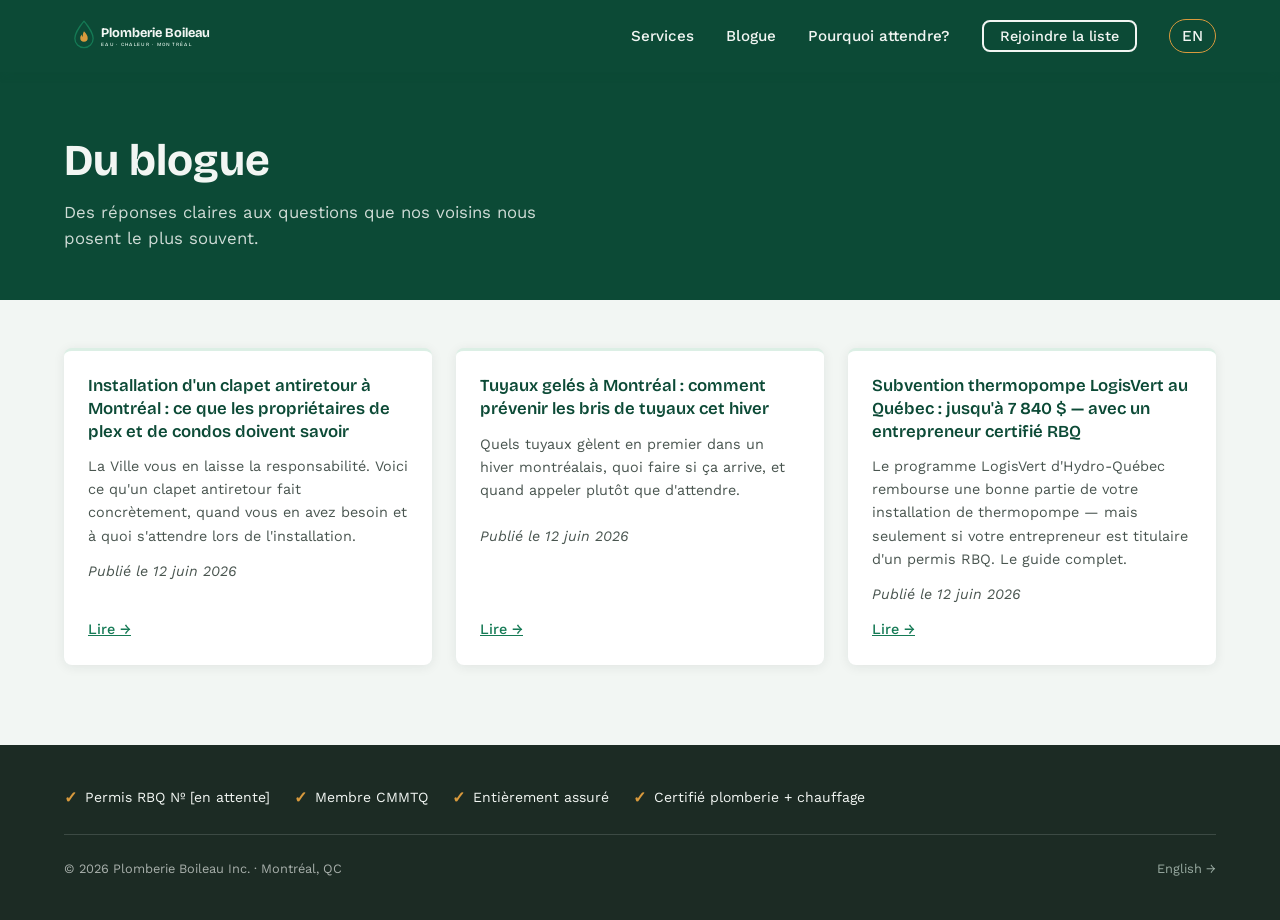
==== blogue/index.html @ dad961ad "Initial brand site build — FR/EN bilingual, blog, SEO foundation Complete first build of the Plomber" ====
<!DOCTYPE html>
<html lang="fr">
<head>
  <meta charset="UTF-8">
  <meta name="viewport" content="width=device-width, initial-scale=1.0">
  <title>Blogue plomberie et chauffage | Plomberie Boileau Montréal</title>
  <meta name="description" content="Réponses claires aux questions sur la plomberie et le chauffage à Montréal. Clapets antiretour, tuyaux gelés, thermopompes LogisVert — par un voisin certifié.">
  <link rel="canonical" href="https://plomberieboileau.ca/blogue/">

  <!-- Open Graph -->
  <meta property="og:title" content="Blogue plomberie et chauffage | Plomberie Boileau Montréal">
  <meta property="og:description" content="Réponses claires aux questions sur la plomberie et le chauffage à Montréal. Clapets antiretour, tuyaux gelés, thermopompes LogisVert — par un voisin certifié.">
  <meta property="og:locale" content="fr_CA">
  <meta property="og:type" content="website">
  <meta property="og:url" content="https://plomberieboileau.ca/blogue/">

  <!-- hreflang -->
  <link rel="alternate" hreflang="fr" href="https://plomberieboileau.ca/blogue/">
  <link rel="alternate" hreflang="en" href="https://plomberieboileau.ca/en/blog/">

  <!-- Fonts -->
  <link rel="preconnect" href="https://fonts.googleapis.com">
  <link rel="preconnect" href="https://fonts.gstatic.com" crossorigin>

  <link rel="stylesheet" href="../css/main.css">

  <!-- JSON-LD LocalBusiness -->
  <script type="application/ld+json">
  {
    "@context": "https://schema.org",
    "@type": "Plumber",
    "name": "Plomberie Boileau Inc.",
    "description": "Plombier et spécialiste en chauffage et climatisation à Montréal, titulaire d'un permis RBQ et membre de la CMMTQ. Nous desservons les propriétaires de plex, de condos et les gestionnaires d'immeuble à Montréal.",
    "url": "https://plomberieboileau.ca",
    "telephone": "[placeholder]",
    "email": "[placeholder]",
    "address": {
      "@type": "PostalAddress",
      "addressLocality": "Montréal",
      "addressRegion": "QC",
      "addressCountry": "CA"
    },
    "areaServed": {"@type": "City", "name": "Montréal"},
    "hasCredential": ["Permis RBQ [en attente]", "Membre CMMTQ"],
    "knowsAbout": ["Plumbing", "HVAC", "Heat Pumps", "Backwater Valves", "Water Heaters", "LogisVert Rebates"]
  }
  </script>
</head>
<body>

<!-- ============================================================
     NAVIGATION
     ============================================================ -->
<nav class="site-nav" role="navigation" aria-label="Navigation principale">
  <div class="nav-inner container">

    <a href="/" class="nav-logo" aria-label="Plomberie Boileau — accueil">
      <svg xmlns="http://www.w3.org/2000/svg" viewBox="0 0 640 140" height="40" role="img" aria-labelledby="nav-logo-title-blogue">
        <title id="nav-logo-title-blogue">Plomberie Boileau — logo horizontal</title>
        <style>
          .wm { font-family:'Bricolage Grotesque','Avenir Next','Helvetica Neue',Arial,sans-serif; }
        </style>
        <g>
          <path d="M70 18 C70 18 38 55 38 79 a32 32 0 0 0 64 0 C102 55 70 18 70 18 Z"
                fill="none" stroke="#157A55" stroke-width="4.5" stroke-linejoin="round"/>
          <path d="M70 53 c8 9 13 15 13 24 a13 13 0 0 1 -26 0 c0 -6 3 -9 6 -12 c-1 4 1 7 3 8 c-1.5 -7 1 -14 4 -20 Z"
                fill="#D99A3D"/>
        </g>
        <text x="128" y="72" class="wm" font-weight="700" font-size="46" fill="#F2F6F3">Plomberie Boileau</text>
        <text x="130" y="104" class="wm" font-weight="500" font-size="17" letter-spacing="4.5" fill="#DCEFE5">EAU · CHALEUR · MONTRÉAL</text>
      </svg>
    </a>

    <button class="hamburger" aria-label="Ouvrir le menu" aria-expanded="false">
      <span></span><span></span><span></span>
    </button>

    <ul class="nav-links" role="list">
      <li><a href="/#services">Services</a></li>
      <li><a href="/blogue/" aria-current="page">Blogue</a></li>
      <li><a href="/#why-wait">Pourquoi attendre?</a></li>
      <li><a href="/#waitlist" class="btn-outline" style="padding:0.4rem 1rem;font-size:0.9rem;">Rejoindre la liste</a></li>
      <li><a href="/en/blog/" id="lang-en" class="lang-toggle" aria-label="Switch to English">EN</a></li>
    </ul>

  </div>
</nav>

<!-- ============================================================
     EN-TÊTE DU BLOGUE
     ============================================================ -->
<header class="blog-hub-header" aria-labelledby="blog-hub-title">
  <div class="container">
    <h1 id="blog-hub-title">Du blogue</h1>
    <p>Des réponses claires aux questions que nos voisins nous posent le plus souvent.</p>
  </div>
</header>

<!-- ============================================================
     LISTE DES ARTICLES
     ============================================================ -->
<main class="blog-hub-listing" id="main-content">
  <div class="container">

    <div class="blog-grid">

      <article class="blog-card reveal">
        <h3><a href="./clapet-antiretour-refoulement-egout-montreal.html">Installation d'un clapet antiretour à Montréal : ce que les propriétaires de plex et de condos doivent savoir</a></h3>
        <p>La Ville vous en laisse la responsabilité. Voici ce qu'un clapet antiretour fait concrètement, quand vous en avez besoin et à quoi s'attendre lors de l'installation.</p>
        <p class="blog-card-meta">Publié le 12 juin 2026</p>
        <a href="./clapet-antiretour-refoulement-egout-montreal.html" style="color:var(--spruce);font-weight:500;font-size:0.9rem;">Lire &#8594;</a>
      </article>

      <article class="blog-card reveal">
        <h3><a href="./tuyaux-geles-hiver-montreal.html">Tuyaux gelés à Montréal : comment prévenir les bris de tuyaux cet hiver</a></h3>
        <p>Quels tuyaux gèlent en premier dans un hiver montréalais, quoi faire si ça arrive, et quand appeler plutôt que d'attendre.</p>
        <p class="blog-card-meta">Publié le 12 juin 2026</p>
        <a href="./tuyaux-geles-hiver-montreal.html" style="color:var(--spruce);font-weight:500;font-size:0.9rem;">Lire &#8594;</a>
      </article>

      <article class="blog-card reveal">
        <h3><a href="./rabais-thermopompe-logisvert-quebec.html">Subvention thermopompe LogisVert au Québec : jusqu'à 7 840 $ — avec un entrepreneur certifié RBQ</a></h3>
        <p>Le programme LogisVert d'Hydro-Québec rembourse une bonne partie de votre installation de thermopompe — mais seulement si votre entrepreneur est titulaire d'un permis RBQ. Le guide complet.</p>
        <p class="blog-card-meta">Publié le 12 juin 2026</p>
        <a href="./rabais-thermopompe-logisvert-quebec.html" style="color:var(--spruce);font-weight:500;font-size:0.9rem;">Lire &#8594;</a>
      </article>

    </div>

  </div>
</main>

<!-- ============================================================
     PIED DE PAGE
     ============================================================ -->
<footer role="contentinfo">
  <div class="container">

    <div class="trust-bar" role="list" aria-label="Signaux de confiance">
      <span class="trust-item" role="listitem">Permis RBQ &#8470;&nbsp;[en attente]</span>
      <span class="trust-item" role="listitem">Membre CMMTQ</span>
      <span class="trust-item" role="listitem">Entièrement assuré</span>
      <span class="trust-item" role="listitem">Certifié plomberie + chauffage</span>
    </div>

    <div class="footer-bottom">
      <span>&#169; 2026 Plomberie Boileau Inc. &middot; Montr&eacute;al, QC</span>
      <a href="/en/blog/" id="lang-en-footer" aria-label="English version">English &#8594;</a>
    </div>

  </div>
</footer>

<script src="../js/main.js"></script>
</body>
</html>
---- css/main.css ----
@import url('https://fonts.googleapis.com/css2?family=Bricolage+Grotesque:wght@600;700&family=Work+Sans:wght@400;500&family=Fraunces:ital@1&display=swap');

/* ============================================================
   CUSTOM PROPERTIES
   ============================================================ */
:root {
  --spruce:      #157A55;
  --deep-spruce: #0C4A36;
  --brass:       #D99A3D;
  --ice:         #F2F6F3;
  --mint:        #DCEFE5;
  --ink:         #1C2B24;
  --font-display: 'Bricolage Grotesque', sans-serif;
  --font-body:    'Work Sans', sans-serif;
  --font-tagline: 'Fraunces', serif;
  --max-w:   1200px;
  --radius:  8px;
  --shadow:  0 2px 12px rgba(28, 43, 36, 0.08);
}

/* ============================================================
   GLOBAL RESET
   ============================================================ */
*,
*::before,
*::after {
  box-sizing: border-box;
  margin: 0;
  padding: 0;
}

html {
  scroll-behavior: smooth;
}

body {
  font-family: var(--font-body);
  color: var(--ink);
  background: var(--ice);
  line-height: 1.6;
  -webkit-font-smoothing: antialiased;
}

img,
svg {
  display: block;
  max-width: 100%;
}

a {
  color: inherit;
}

/* ============================================================
   CONTAINER
   ============================================================ */
.container {
  max-width: var(--max-w);
  margin: 0 auto;
  padding: 0 1.5rem;
}

/* ============================================================
   NAVIGATION
   ============================================================ */
.site-nav {
  position: sticky;
  top: 0;
  background: var(--deep-spruce);
  z-index: 100;
  padding: 1rem 0;
  box-shadow: 0 2px 8px rgba(12, 74, 54, 0.25);
}

.nav-inner {
  display: flex;
  align-items: center;
  justify-content: space-between;
  gap: 1rem;
}

.nav-logo {
  display: flex;
  align-items: center;
  flex-shrink: 0;
  text-decoration: none;
}

.nav-logo svg {
  height: 40px;
  width: auto;
}

.nav-links {
  display: flex;
  align-items: center;
  gap: 2rem;
  list-style: none;
}

.nav-links a {
  color: var(--ice);
  text-decoration: none;
  font-family: var(--font-body);
  font-weight: 500;
  font-size: 0.95rem;
  transition: color 0.2s;
}

.nav-links a:hover,
.nav-links a:focus-visible {
  color: var(--brass);
}

.lang-toggle {
  display: inline-block;
  border: 1px solid var(--brass);
  color: var(--brass);
  background: transparent;
  padding: 0.25rem 0.75rem;
  border-radius: 20px;
  font-size: 0.85rem;
  font-weight: 500;
  text-decoration: none;
  transition: background 0.2s, color 0.2s;
  cursor: pointer;
}

.lang-toggle:hover,
.lang-toggle:focus-visible {
  background: var(--brass);
  color: var(--deep-spruce);
}

/* ============================================================
   BLOG ARTICLE PAGES — site-header alias + blog post styles
   ============================================================ */

/* .site-header is used by blog articles in place of .site-nav */
.site-header {
  position: sticky;
  top: 0;
  background: var(--deep-spruce);
  z-index: 100;
  padding: 1rem 0;
  box-shadow: 0 2px 8px rgba(12, 74, 54, 0.25);
}

/* Article nav is a flex row inside .container */
.site-header nav {
  display: flex;
  align-items: center;
  justify-content: space-between;
  gap: 1rem;
}

/* Blog post article body */
.blog-post {
  padding: 3rem 0 5rem;
  background: var(--ice);
}

.blog-post h1 {
  font-family: var(--font-display);
  font-weight: 700;
  font-size: clamp(1.6rem, 4vw, 2.5rem);
  line-height: 1.15;
  color: var(--ink);
  margin: 1rem 0 1.5rem;
}

.post-meta {
  color: var(--spruce);
  font-size: 0.875rem;
}

/* Waitlist CTA block inside articles */
.waitlist-cta {
  background: var(--deep-spruce);
  color: var(--ice);
  padding: 2rem;
  border-radius: var(--radius);
  margin-top: 2rem;
}

.waitlist-cta h2 {
  font-family: var(--font-display);
  font-weight: 700;
  font-size: 1.4rem;
  margin-bottom: 0.75rem;
}

.waitlist-cta a {
  color: var(--mint);
  text-decoration: underline;
}

/* Hamburger */
.hamburger {
  display: none;
  flex-direction: column;
  justify-content: center;
  align-items: center;
  gap: 5px;
  background: none;
  border: none;
  cursor: pointer;
  padding: 0.5rem;
  width: 44px;
  height: 44px;
}

.hamburger span {
  display: block;
  width: 24px;
  height: 2px;
  background: var(--ice);
  border-radius: 2px;
  transition: transform 0.25s, opacity 0.25s;
}

/* Hamburger open state */
.nav-open .hamburger span:nth-child(1) {
  transform: translateY(7px) rotate(45deg);
}
.nav-open .hamburger span:nth-child(2) {
  opacity: 0;
}
.nav-open .hamburger span:nth-child(3) {
  transform: translateY(-7px) rotate(-45deg);
}

/* Mobile nav */
@media (max-width: 767px) {
  .hamburger {
    display: flex;
  }

  .nav-links {
    display: none;
    position: absolute;
    top: 100%;
    left: 0;
    right: 0;
    background: var(--deep-spruce);
    flex-direction: column;
    align-items: flex-start;
    gap: 0;
    padding: 1rem 1.5rem 1.5rem;
    border-top: 1px solid rgba(242, 246, 243, 0.1);
    box-shadow: 0 8px 16px rgba(12, 74, 54, 0.3);
  }

  .nav-links li {
    width: 100%;
    border-bottom: 1px solid rgba(242, 246, 243, 0.08);
  }

  .nav-links li:last-child {
    border-bottom: none;
  }

  .nav-links a {
    display: block;
    padding: 0.75rem 0;
    font-size: 1rem;
  }

  .nav-open .nav-links {
    display: flex;
  }

  .site-nav {
    position: sticky;
  }
}

/* ============================================================
   HERO SECTION
   ============================================================ */
#hero {
  background: var(--deep-spruce);
  color: var(--ice);
  padding: 5rem 0 4rem;
}

.hero-tagline {
  font-family: var(--font-tagline);
  font-style: italic;
  font-size: 1.25rem;
  color: var(--mint);
  margin-bottom: 1.25rem;
}

.hero-headline {
  font-family: var(--font-display);
  font-weight: 700;
  font-size: clamp(2rem, 5vw, 3.5rem);
  line-height: 1.1;
  margin-bottom: 1rem;
  color: var(--ice);
}

.hero-sub {
  font-family: var(--font-body);
  font-weight: 400;
  font-size: 1.125rem;
  max-width: 540px;
  opacity: 0.88;
  margin-bottom: 1.5rem;
  line-height: 1.65;
}

#personalized-greeting {
  min-height: 1.5rem;
  transition: opacity 0.3s ease;
  margin-bottom: 1rem;
  color: var(--mint);
  font-weight: 500;
}

.hero-cta-group {
  display: flex;
  flex-wrap: wrap;
  gap: 1rem;
  align-items: center;
}

/* ============================================================
   BUTTONS
   ============================================================ */
.btn-primary {
  display: inline-block;
  background: var(--brass);
  color: var(--deep-spruce);
  font-family: var(--font-body);
  font-weight: 600;
  font-size: 1rem;
  padding: 0.875rem 2rem;
  border-radius: var(--radius);
  border: none;
  cursor: pointer;
  text-decoration: none;
  transition: background 0.2s, transform 0.15s;
  line-height: 1;
}

.btn-primary:hover,
.btn-primary:focus-visible {
  background: color-mix(in srgb, var(--brass) 80%, #000);
  transform: translateY(-1px);
}

.btn-outline {
  display: inline-block;
  border: 2px solid var(--ice);
  color: var(--ice);
  background: transparent;
  font-family: var(--font-body);
  font-weight: 500;
  font-size: 1rem;
  padding: 0.875rem 2rem;
  border-radius: var(--radius);
  text-decoration: none;
  transition: background 0.2s;
  cursor: pointer;
  line-height: 1;
}

.btn-outline:hover,
.btn-outline:focus-visible {
  background: rgba(242, 246, 243, 0.1);
}

/* ============================================================
   SCROLL REVEAL
   ============================================================ */
.reveal {
  opacity: 0;
  transform: translateY(24px);
  transition: opacity 0.5s ease, transform 0.5s ease;
}

.reveal.visible {
  opacity: 1;
  transform: none;
}

/* ============================================================
   SECTION SHARED
   ============================================================ */
.section-title {
  font-family: var(--font-display);
  font-weight: 700;
  font-size: clamp(1.5rem, 3vw, 2rem);
  color: var(--deep-spruce);
  margin-bottom: 0.5rem;
}

.section-lead {
  font-family: var(--font-body);
  font-weight: 400;
  color: var(--ink);
  opacity: 0.75;
  margin-bottom: 2.5rem;
  font-size: 1.05rem;
}

/* ============================================================
   SERVICES SECTION
   ============================================================ */
#services {
  background: var(--ice);
  padding: 4rem 0;
}

.services-grid {
  display: grid;
  grid-template-columns: 1fr;
  gap: 1.5rem;
}

@media (min-width: 768px) {
  .services-grid {
    grid-template-columns: repeat(3, 1fr);
  }
}

.service-card {
  background: #ffffff;
  border-radius: var(--radius);
  padding: 2rem;
  box-shadow: var(--shadow);
  border-top: 3px solid var(--spruce);
  display: flex;
  flex-direction: column;
  gap: 0;
}

.service-card h3 {
  font-family: var(--font-display);
  font-weight: 600;
  font-size: 1.25rem;
  color: var(--deep-spruce);
  margin-bottom: 0.75rem;
}

.service-card p {
  font-family: var(--font-body);
  font-weight: 400;
  line-height: 1.65;
  margin-bottom: 1rem;
  flex: 1;
}

.service-card .card-link {
  color: var(--spruce);
  font-weight: 500;
  text-decoration: underline;
  font-size: 0.95rem;
  transition: color 0.2s;
}

.service-card .card-link:hover,
.service-card .card-link:focus-visible {
  color: var(--deep-spruce);
}

/* ============================================================
   WHY WAIT SECTION
   ============================================================ */
#why-wait {
  background: var(--mint);
  padding: 4rem 0;
}

#why-wait .section-title {
  color: var(--deep-spruce);
}

#why-wait blockquote {
  border-left: 4px solid var(--brass);
  padding-left: 1.5rem;
  margin: 1.5rem 0;
}

#why-wait blockquote p {
  font-family: var(--font-display);
  font-size: clamp(1.1rem, 2.5vw, 1.4rem);
  font-weight: 700;
  color: var(--deep-spruce);
  line-height: 1.4;
}

#why-wait p {
  font-family: var(--font-body);
  font-size: 1rem;
  line-height: 1.7;
  color: var(--ink);
}

/* ============================================================
   WAITLIST SECTION
   ============================================================ */
#waitlist {
  background: var(--deep-spruce);
  color: var(--ice);
  padding: 4rem 0;
}

.waitlist-form {
  max-width: 480px;
  display: flex;
  flex-direction: column;
  gap: 1rem;
}

#waitlist label {
  color: var(--ice);
}

#waitlist input[type="email"],
#waitlist input[type="text"] {
  padding: 0.875rem 1rem;
  border-radius: var(--radius);
  border: none;
  font-family: var(--font-body);
  font-size: 1rem;
  width: 100%;
  color: var(--ink);
  background: #ffffff;
  outline: none;
  transition: box-shadow 0.2s;
}

#waitlist input[type="email"]:focus,
#waitlist input[type="text"]:focus {
  box-shadow: 0 0 0 3px var(--brass);
}

/* ============================================================
   BLOG SECTION
   ============================================================ */
#blog {
  background: var(--ice);
  padding: 4rem 0;
}

.blog-grid {
  display: grid;
  grid-template-columns: 1fr;
  gap: 1.5rem;
}

@media (min-width: 768px) {
  .blog-grid {
    grid-template-columns: repeat(3, 1fr);
  }
}

.blog-card {
  background: #ffffff;
  border-radius: var(--radius);
  padding: 1.5rem;
  box-shadow: var(--shadow);
  display: flex;
  flex-direction: column;
  gap: 0.75rem;
  border-top: 3px solid var(--mint);
  transition: box-shadow 0.2s, transform 0.2s;
}

.blog-card:hover {
  box-shadow: 0 6px 24px rgba(28, 43, 36, 0.13);
  transform: translateY(-2px);
}

.blog-card h3 {
  font-family: var(--font-display);
  font-weight: 600;
  font-size: 1.05rem;
  line-height: 1.35;
}

.blog-card h3 a {
  color: var(--deep-spruce);
  text-decoration: none;
  transition: color 0.2s;
}

.blog-card h3 a:hover,
.blog-card h3 a:focus-visible {
  color: var(--spruce);
  text-decoration: underline;
}

.blog-card p {
  font-family: var(--font-body);
  font-size: 0.9rem;
  line-height: 1.6;
  color: var(--ink);
  opacity: 0.8;
  flex: 1;
}

.blog-card-meta {
  font-size: 0.8rem;
  color: var(--ink);
  opacity: 0.55;
  font-style: italic;
}

/* ============================================================
   FOOTER
   ============================================================ */
footer {
  background: var(--ink);
  color: var(--ice);
  padding: 2.5rem 0;
}

.trust-bar {
  display: flex;
  flex-wrap: wrap;
  gap: 1.5rem;
  font-size: 0.875rem;
  border-bottom: 1px solid rgba(242, 246, 243, 0.15);
  padding-bottom: 1.5rem;
  margin-bottom: 1.5rem;
  align-items: center;
}

.trust-item {
  display: flex;
  align-items: center;
  gap: 0.5rem;
}

.trust-item::before {
  content: '✓';
  color: var(--brass);
  font-weight: 700;
  font-size: 1rem;
  flex-shrink: 0;
}

.footer-bottom {
  display: flex;
  justify-content: space-between;
  align-items: center;
  font-size: 0.8rem;
  opacity: 0.65;
  flex-wrap: wrap;
  gap: 0.75rem;
}

.footer-bottom a {
  color: var(--mint);
  text-decoration: none;
  opacity: 1;
}

.footer-bottom a:hover {
  text-decoration: underline;
}

/* ============================================================
   PERSONALIZATION MODAL
   ============================================================ */
.visit-modal,
#visit-modal {
  position: fixed;
  inset: 0;
  background: rgba(12, 74, 54, 0.75);
  z-index: 1000;
  display: flex;
  align-items: center;
  justify-content: center;
  padding: 1rem;
}

.modal-card {
  position: relative;
  background: #ffffff;
  border-radius: 12px;
  padding: 2rem;
  max-width: 400px;
  width: 90%;
  box-shadow: 0 8px 40px rgba(28, 43, 36, 0.2);
}

.modal-card h2 {
  font-family: var(--font-display);
  font-weight: 700;
  color: var(--deep-spruce);
  font-size: 1.25rem;
  margin-bottom: 0.5rem;
}

.modal-choices {
  display: flex;
  flex-direction: column;
  gap: 0.75rem;
  margin: 1.5rem 0;
}

.choice-btn {
  border: 1px solid var(--mint);
  background: #ffffff;
  border-radius: var(--radius);
  padding: 0.75rem 1rem;
  cursor: pointer;
  text-align: left;
  font-family: var(--font-body);
  font-size: 0.95rem;
  color: var(--ink);
  transition: background 0.15s, border-color 0.15s;
  line-height: 1.4;
}

.choice-btn:hover,
.choice-btn:focus-visible {
  background: var(--mint);
  border-color: var(--spruce);
}

.choice-btn.selected {
  background: var(--mint);
  border-color: var(--spruce);
  font-weight: 500;
}

#name-field-wrap {
  margin-top: 1rem;
}

.modal-close {
  position: absolute;
  top: 1rem;
  right: 1rem;
  background: none;
  border: none;
  font-size: 1.5rem;
  cursor: pointer;
  color: var(--ink);
  line-height: 1;
  padding: 0.25rem 0.5rem;
  transition: color 0.2s;
}

.modal-close:hover,
.modal-close:focus-visible {
  color: var(--spruce);
}

/* Focus visible global */
:focus-visible {
  outline: 3px solid var(--brass);
  outline-offset: 2px;
}

/* ============================================================
   BLOG HUB PAGE
   ============================================================ */
.blog-hub-header {
  background: var(--deep-spruce);
  color: var(--ice);
  padding: 4rem 0 3rem;
}

.blog-hub-header h1 {
  font-family: var(--font-display);
  font-weight: 700;
  font-size: clamp(1.75rem, 4vw, 2.75rem);
  line-height: 1.15;
  margin-bottom: 0.75rem;
}

.blog-hub-header p {
  font-size: 1.05rem;
  opacity: 0.85;
  max-width: 520px;
}

.blog-hub-listing {
  background: var(--ice);
  padding: 3rem 0 5rem;
}

/* ============================================================
   REDUCED MOTION
   ============================================================ */
@media (prefers-reduced-motion: reduce) {
  *,
  *::before,
  *::after {
    animation-duration: 0.001ms !important;
    animation-iteration-count: 1 !important;
    transition-duration: 0.001ms !important;
    scroll-behavior: auto !important;
  }

  html {
    scroll-behavior: auto;
  }

  .reveal {
    opacity: 1;
    transform: none;
    transition: none;
  }

  .btn-primary:hover,
  .btn-primary:focus-visible {
    transform: none;
  }

  .blog-card:hover {
    transform: none;
  }
}
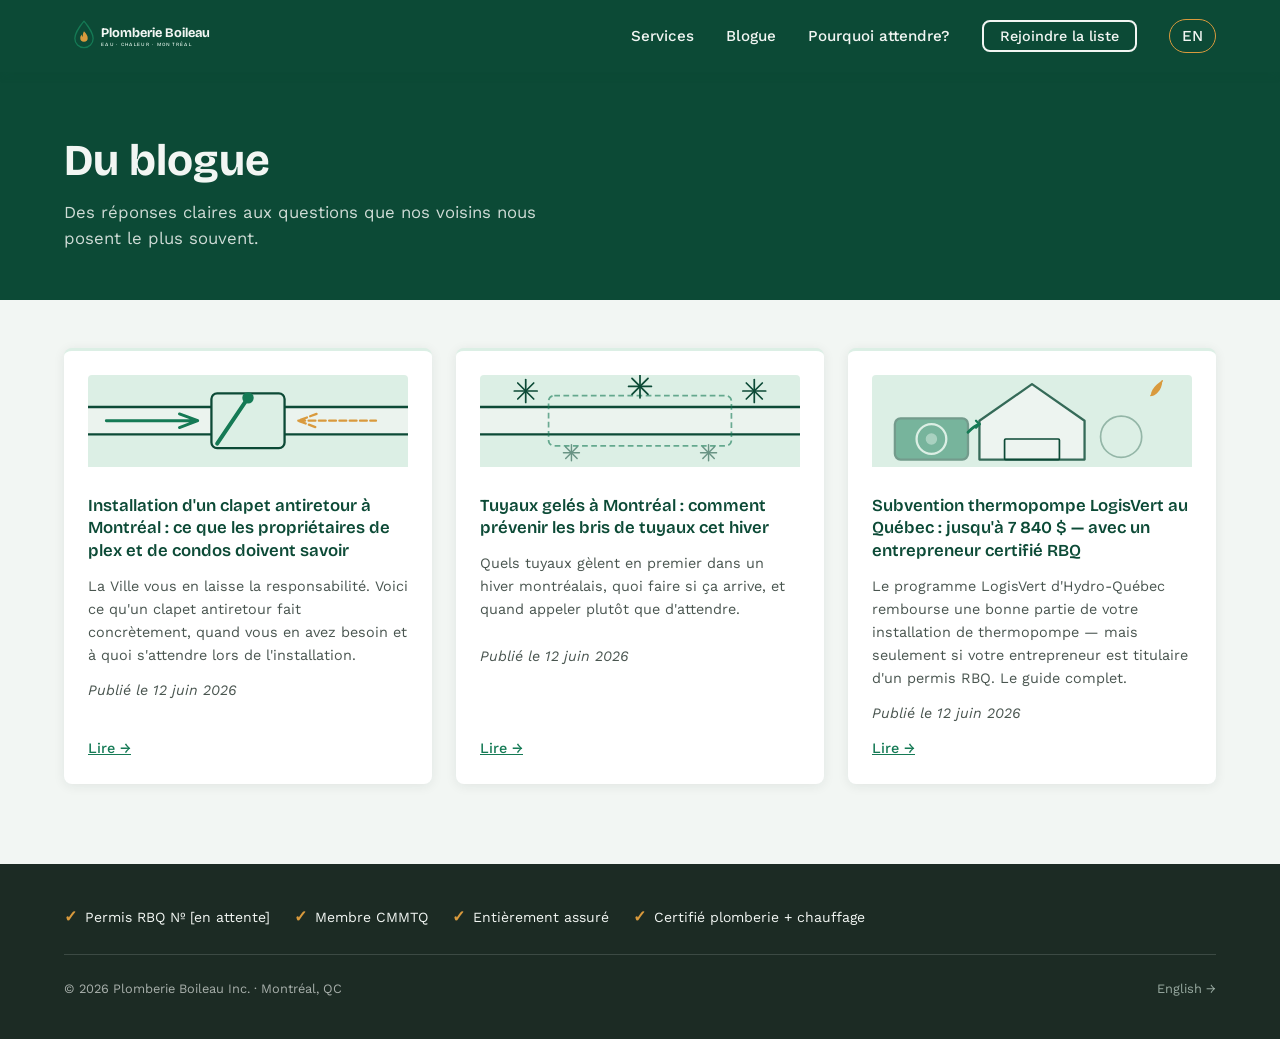
==== commit dfce94a4: "thhdfg" ====
--- a/blogue/index.html
+++ b/blogue/index.html
@@ -105,6 +105,18 @@
     <div class="blog-grid">
 
       <article class="blog-card reveal">
+        <div class="blog-card-illo" aria-hidden="true">
+  <svg viewBox="0 0 280 80" fill="none" xmlns="http://www.w3.org/2000/svg">
+    <rect x="0" y="28" width="280" height="24" fill="#F2F6F3" opacity="0.7"/>
+    <line x1="0" y1="28" x2="280" y2="28" stroke="#0C4A36" stroke-width="2"/>
+    <line x1="0" y1="52" x2="280" y2="52" stroke="#0C4A36" stroke-width="2"/>
+    <rect x="108" y="16" width="64" height="48" rx="5" fill="#DCEFE5" stroke="#0C4A36" stroke-width="2"/>
+    <line x1="140" y1="20" x2="113" y2="60" stroke="#157A55" stroke-width="3.5" stroke-linecap="round"/>
+    <circle cx="140" cy="20" r="5" fill="#157A55"/>
+    <path d="M16 40 L96 40 M80 34 L96 40 L80 46" stroke="#157A55" stroke-width="2.5" stroke-linecap="round" stroke-linejoin="round" fill="none"/>
+    <path d="M184 40 L252 40 M200 34 L184 40 L200 46" stroke="#D99A3D" stroke-width="2" stroke-dasharray="6 3" stroke-linecap="round" stroke-linejoin="round" fill="none"/>
+  </svg>
+</div>
         <h3><a href="./clapet-antiretour-refoulement-egout-montreal.html">Installation d'un clapet antiretour à Montréal : ce que les propriétaires de plex et de condos doivent savoir</a></h3>
         <p>La Ville vous en laisse la responsabilité. Voici ce qu'un clapet antiretour fait concrètement, quand vous en avez besoin et à quoi s'attendre lors de l'installation.</p>
         <p class="blog-card-meta">Publié le 12 juin 2026</p>
@@ -112,6 +124,44 @@
       </article>
 
       <article class="blog-card reveal">
+        <div class="blog-card-illo" aria-hidden="true">
+  <svg viewBox="0 0 280 80" fill="none" xmlns="http://www.w3.org/2000/svg">
+    <rect x="0" y="28" width="280" height="24" fill="#F2F6F3" opacity="0.7"/>
+    <line x1="0" y1="28" x2="280" y2="28" stroke="#0C4A36" stroke-width="2"/>
+    <line x1="0" y1="52" x2="280" y2="52" stroke="#0C4A36" stroke-width="2"/>
+    <rect x="60" y="18" width="160" height="44" rx="5" fill="none" stroke="#157A55" stroke-width="1.5" stroke-dasharray="5 3" opacity="0.6"/>
+    <g transform="translate(40,14)">
+      <line x1="-10" y1="0" x2="10" y2="0" stroke="#0C4A36" stroke-width="1.5" stroke-linecap="round"/>
+      <line x1="0" y1="-10" x2="0" y2="10" stroke="#0C4A36" stroke-width="1.5" stroke-linecap="round"/>
+      <line x1="-7" y1="-7" x2="7" y2="7" stroke="#0C4A36" stroke-width="1.5" stroke-linecap="round"/>
+      <line x1="7" y1="-7" x2="-7" y2="7" stroke="#0C4A36" stroke-width="1.5" stroke-linecap="round"/>
+    </g>
+    <g transform="translate(140,10)">
+      <line x1="-10" y1="0" x2="10" y2="0" stroke="#0C4A36" stroke-width="1.5" stroke-linecap="round"/>
+      <line x1="0" y1="-10" x2="0" y2="10" stroke="#0C4A36" stroke-width="1.5" stroke-linecap="round"/>
+      <line x1="-7" y1="-7" x2="7" y2="7" stroke="#0C4A36" stroke-width="1.5" stroke-linecap="round"/>
+      <line x1="7" y1="-7" x2="-7" y2="7" stroke="#0C4A36" stroke-width="1.5" stroke-linecap="round"/>
+    </g>
+    <g transform="translate(240,14)">
+      <line x1="-10" y1="0" x2="10" y2="0" stroke="#0C4A36" stroke-width="1.5" stroke-linecap="round"/>
+      <line x1="0" y1="-10" x2="0" y2="10" stroke="#0C4A36" stroke-width="1.5" stroke-linecap="round"/>
+      <line x1="-7" y1="-7" x2="7" y2="7" stroke="#0C4A36" stroke-width="1.5" stroke-linecap="round"/>
+      <line x1="7" y1="-7" x2="-7" y2="7" stroke="#0C4A36" stroke-width="1.5" stroke-linecap="round"/>
+    </g>
+    <g transform="translate(80,68)" opacity="0.55">
+      <line x1="-7" y1="0" x2="7" y2="0" stroke="#0C4A36" stroke-width="1.25" stroke-linecap="round"/>
+      <line x1="0" y1="-7" x2="0" y2="7" stroke="#0C4A36" stroke-width="1.25" stroke-linecap="round"/>
+      <line x1="-5" y1="-5" x2="5" y2="5" stroke="#0C4A36" stroke-width="1.25" stroke-linecap="round"/>
+      <line x1="5" y1="-5" x2="-5" y2="5" stroke="#0C4A36" stroke-width="1.25" stroke-linecap="round"/>
+    </g>
+    <g transform="translate(200,68)" opacity="0.55">
+      <line x1="-7" y1="0" x2="7" y2="0" stroke="#0C4A36" stroke-width="1.25" stroke-linecap="round"/>
+      <line x1="0" y1="-7" x2="0" y2="7" stroke="#0C4A36" stroke-width="1.25" stroke-linecap="round"/>
+      <line x1="-5" y1="-5" x2="5" y2="5" stroke="#0C4A36" stroke-width="1.25" stroke-linecap="round"/>
+      <line x1="5" y1="-5" x2="-5" y2="5" stroke="#0C4A36" stroke-width="1.25" stroke-linecap="round"/>
+    </g>
+  </svg>
+</div>
         <h3><a href="./tuyaux-geles-hiver-montreal.html">Tuyaux gelés à Montréal : comment prévenir les bris de tuyaux cet hiver</a></h3>
         <p>Quels tuyaux gèlent en premier dans un hiver montréalais, quoi faire si ça arrive, et quand appeler plutôt que d'attendre.</p>
         <p class="blog-card-meta">Publié le 12 juin 2026</p>
@@ -119,6 +169,20 @@
       </article>
 
       <article class="blog-card reveal">
+        <div class="blog-card-illo" aria-hidden="true">
+  <svg viewBox="0 0 280 80" fill="none" xmlns="http://www.w3.org/2000/svg">
+    <polygon points="140,8 186,40 186,74 94,74 94,40" fill="#F2F6F3" opacity="0.8" stroke="#0C4A36" stroke-width="2" stroke-linejoin="round"/>
+    <rect x="116" y="56" width="48" height="18" rx="1" fill="none" stroke="#0C4A36" stroke-width="1.5"/>
+    <rect x="20" y="38" width="64" height="36" rx="5" fill="#157A55" opacity="0.5" stroke="#0C4A36" stroke-width="2"/>
+    <circle cx="52" cy="56" r="13" stroke="#DCEFE5" stroke-width="2" fill="none"/>
+    <circle cx="52" cy="56" r="5" fill="#DCEFE5" opacity="0.5"/>
+    <path d="M84 50 C88 46 91 44 94 43" stroke="#157A55" stroke-width="2.5" stroke-linecap="round" fill="none"/>
+    <path d="M91 40 L94 43 L91 46" stroke="#157A55" stroke-width="2" stroke-linecap="round" stroke-linejoin="round" fill="none"/>
+    <path d="M244 18 C244 10 254 5 254 5 C254 15 245 20 244 18 Z" fill="#D99A3D"/>
+    <line x1="244" y1="18" x2="254" y2="5" stroke="#D99A3D" stroke-width="1.25" stroke-linecap="round"/>
+    <circle cx="218" cy="54" r="18" fill="none" stroke="#0C4A36" stroke-width="1.5" opacity="0.35"/>
+  </svg>
+</div>
         <h3><a href="./rabais-thermopompe-logisvert-quebec.html">Subvention thermopompe LogisVert au Québec : jusqu'à 7 840 $ — avec un entrepreneur certifié RBQ</a></h3>
         <p>Le programme LogisVert d'Hydro-Québec rembourse une bonne partie de votre installation de thermopompe — mais seulement si votre entrepreneur est titulaire d'un permis RBQ. Le guide complet.</p>
         <p class="blog-card-meta">Publié le 12 juin 2026</p>
--- a/css/main.css
+++ b/css/main.css
@@ -290,6 +290,7 @@
   font-size: 1.25rem;
   color: var(--mint);
   margin-bottom: 1.25rem;
+  animation: boileau-fadeIn 0.7s ease both;
 }
 
 .hero-headline {
@@ -299,6 +300,7 @@
   line-height: 1.1;
   margin-bottom: 1rem;
   color: var(--ice);
+  animation: boileau-fadeSlideUp 0.75s ease 0.18s both;
 }
 
 .hero-sub {
@@ -309,6 +311,7 @@
   opacity: 0.88;
   margin-bottom: 1.5rem;
   line-height: 1.65;
+  animation: boileau-fadeSlideUp 0.65s ease 0.35s both;
 }
 
 #personalized-greeting {
@@ -324,6 +327,14 @@
   flex-wrap: wrap;
   gap: 1rem;
   align-items: center;
+  animation: boileau-fadeSlideUp 0.6s ease 0.52s both;
+}
+
+/* Inline flame path in nav SVG */
+.logo-flame {
+  transform-box: fill-box;
+  transform-origin: center bottom;
+  animation: boileau-flamePulse 3.8s ease-in-out 1.2s infinite;
 }
 
 /* ============================================================
@@ -373,12 +384,31 @@
 }
 
 /* ============================================================
+   KEYFRAMES
+   ============================================================ */
+@keyframes boileau-fadeSlideUp {
+  from { opacity: 0; transform: translateY(18px); }
+  to   { opacity: 1; transform: none; }
+}
+
+@keyframes boileau-fadeIn {
+  from { opacity: 0; }
+  to   { opacity: 1; }
+}
+
+/* Gentle flame flicker — slow, calm, not alarming */
+@keyframes boileau-flamePulse {
+  0%, 100% { transform: scaleY(1)    translateY(0);     opacity: 1;    }
+  45%       { transform: scaleY(0.9) translateY(1.5px); opacity: 0.68; }
+}
+
+/* ============================================================
    SCROLL REVEAL
    ============================================================ */
 .reveal {
   opacity: 0;
   transform: translateY(24px);
-  transition: opacity 0.5s ease, transform 0.5s ease;
+  transition: opacity 0.55s ease, transform 0.55s ease;
 }
 
 .reveal.visible {
@@ -435,6 +465,18 @@
   display: flex;
   flex-direction: column;
   gap: 0;
+  transition: transform 0.28s ease, box-shadow 0.28s ease, border-top-color 0.28s ease;
+}
+
+.service-card:hover {
+  transform: translateY(-5px);
+  box-shadow: 0 12px 32px rgba(28, 43, 36, 0.13);
+  border-top-color: var(--deep-spruce);
+}
+
+.service-card:focus-within {
+  outline: 2px solid var(--brass);
+  outline-offset: 3px;
 }
 
 .service-card h3 {
@@ -523,19 +565,20 @@
 #waitlist input[type="text"] {
   padding: 0.875rem 1rem;
   border-radius: var(--radius);
-  border: none;
+  border: 2px solid transparent;
   font-family: var(--font-body);
   font-size: 1rem;
   width: 100%;
   color: var(--ink);
   background: #ffffff;
   outline: none;
-  transition: box-shadow 0.2s;
+  transition: border-color 0.2s ease, box-shadow 0.2s ease;
 }
 
 #waitlist input[type="email"]:focus,
 #waitlist input[type="text"]:focus {
-  box-shadow: 0 0 0 3px var(--brass);
+  border-color: var(--brass);
+  box-shadow: 0 0 0 3px rgba(217, 154, 61, 0.22);
 }
 
 /* ============================================================
@@ -567,12 +610,18 @@
   flex-direction: column;
   gap: 0.75rem;
   border-top: 3px solid var(--mint);
-  transition: box-shadow 0.2s, transform 0.2s;
+  transition: box-shadow 0.28s ease, transform 0.28s ease, border-top-color 0.28s ease;
 }
 
 .blog-card:hover {
-  box-shadow: 0 6px 24px rgba(28, 43, 36, 0.13);
-  transform: translateY(-2px);
+  box-shadow: 0 10px 28px rgba(28, 43, 36, 0.13);
+  transform: translateY(-4px);
+  border-top-color: var(--spruce);
+}
+
+.blog-card:focus-within {
+  outline: 2px solid var(--brass);
+  outline-offset: 3px;
 }
 
 .blog-card h3 {
@@ -788,6 +837,171 @@
 }
 
 /* ============================================================
+   DOT-GRID TEXTURE — ice at 6% on dark sections
+   (dark-surface inversion: --spruce is near-invisible on
+   --deep-spruce background; use --ice instead)
+   ============================================================ */
+#hero,
+#waitlist {
+  background-image: url("data:image/svg+xml,%3Csvg xmlns='http://www.w3.org/2000/svg' width='28' height='28'%3E%3Ccircle cx='4' cy='4' r='2' fill='%23F2F6F3' fill-opacity='0.06'/%3E%3C/svg%3E");
+}
+
+/* ============================================================
+   HERO TWO-COLUMN LAYOUT
+   ============================================================ */
+.hero-layout {
+  display: grid;
+  grid-template-columns: 1fr auto;
+  gap: 3rem;
+  align-items: center;
+}
+
+.hero-content {
+  min-width: 0;
+}
+
+.hero-visual {
+  display: flex;
+  align-items: center;
+  justify-content: center;
+  flex-shrink: 0;
+}
+
+@media (max-width: 900px) {
+  .hero-layout {
+    grid-template-columns: 1fr;
+    gap: 2rem;
+  }
+  .hero-visual {
+    order: -1;
+  }
+}
+
+.hero-drop-flame {
+  width: 160px;
+  height: 200px;
+  filter: drop-shadow(0 16px 48px rgba(0, 0, 0, 0.28));
+}
+
+/* ============================================================
+   DROP→FLAME ANIMATION
+   Spec: draw drop 0.7s (@0.3s delay) → flame appears 0.45s
+   (@1.05s) — total ~1.5s. Stroke-only drop: no fill, just
+   ice outline. clipPath keeps flame inside the drop shape.
+   ============================================================ */
+.hdm-outline {
+  stroke-dasharray: 640;
+  stroke-dashoffset: 640;
+  animation: boileau-drawDrop 0.7s ease-out 0.3s both;
+}
+
+.hdm-flame {
+  opacity: 0;
+  transform-box: fill-box;
+  transform-origin: center bottom;
+  transform: scale(0.6);
+  animation: boileau-revealFlame 0.45s ease-out 1.05s both;
+}
+
+@keyframes boileau-drawDrop {
+  to { stroke-dashoffset: 0; }
+}
+
+@keyframes boileau-revealFlame {
+  to { opacity: 1; transform: scale(1); }
+}
+
+/* ============================================================
+   PIPE-RULE DIVIDER
+   Canonical brand component: 3px brass bar, brass end-caps.
+   scaleX reveal triggered by .visible class (scroll observer).
+   ============================================================ */
+.pipe-rule {
+  display: flex;
+  align-items: center;
+  overflow: hidden;
+}
+
+.pipe-rule::before,
+.pipe-rule::after {
+  content: '';
+  display: block;
+  width: 8px;
+  height: 8px;
+  border-radius: 50%;
+  background: var(--brass);
+  flex-shrink: 0;
+}
+
+.pipe-rule-bar {
+  flex: 1;
+  height: 3px;
+  background: var(--brass);
+  transform: scaleX(0);
+  transform-origin: center;
+  transition: transform 0.7s cubic-bezier(0.4, 0, 0.2, 1);
+}
+
+/* Override .reveal defaults: pipe-rule uses scaleX, not fadeUp */
+.pipe-rule.reveal {
+  opacity: 1;
+  transform: none;
+}
+
+.pipe-rule.reveal.visible .pipe-rule-bar {
+  transform: scaleX(1);
+}
+
+/* ============================================================
+   SERVICE CARD ILLUSTRATION
+   ============================================================ */
+.svc-illo {
+  margin-bottom: 1rem;
+  line-height: 0;
+}
+
+.svc-illo svg {
+  width: 96px;
+  height: 68px;
+}
+
+/* ============================================================
+   BLOG CARD ILLUSTRATION
+   ============================================================ */
+.blog-card-illo {
+  line-height: 0;
+  border-radius: 4px 4px 0 0;
+  overflow: hidden;
+  background: var(--mint);
+  margin-bottom: 1rem;
+}
+
+.blog-card-illo svg {
+  width: 100%;
+  height: auto;
+  display: block;
+}
+
+/* ============================================================
+   ARTICLE HERO BAND
+   Full-width illustration strip below article nav.
+   aria-hidden="true" — purely decorative.
+   ============================================================ */
+.article-hero-band {
+  background: var(--deep-spruce);
+  width: 100%;
+  overflow: hidden;
+  line-height: 0;
+}
+
+.article-hero-band svg {
+  width: 100%;
+  max-height: 140px;
+  height: auto;
+  display: block;
+}
+
+/* ============================================================
    REDUCED MOTION
    ============================================================ */
 @media (prefers-reduced-motion: reduce) {
@@ -804,18 +1018,51 @@
     scroll-behavior: auto;
   }
 
+  /* Hero — skip entrance animation, show immediately */
+  .hero-tagline,
+  .hero-headline,
+  .hero-sub,
+  .hero-cta-group {
+    animation: none;
+    opacity: 1;
+    transform: none;
+  }
+
+  /* Logo flame — no flicker */
+  .logo-flame {
+    animation: none;
+  }
+
+  /* Scroll reveals — show immediately */
   .reveal {
     opacity: 1;
     transform: none;
     transition: none;
   }
 
+  /* No lift on hover */
   .btn-primary:hover,
-  .btn-primary:focus-visible {
-    transform: none;
-  }
-
+  .btn-primary:focus-visible,
+  .service-card:hover,
   .blog-card:hover {
     transform: none;
   }
-}
+
+  /* Hero drop→flame — show completed mark immediately */
+  .hdm-outline {
+    animation: none;
+    stroke-dashoffset: 0;
+  }
+
+  .hdm-flame {
+    animation: none;
+    opacity: 1;
+    transform: scale(1);
+  }
+
+  /* Pipe-rule — expand immediately, no transition */
+  .pipe-rule .pipe-rule-bar {
+    transform: scaleX(1);
+    transition: none;
+  }
+}
